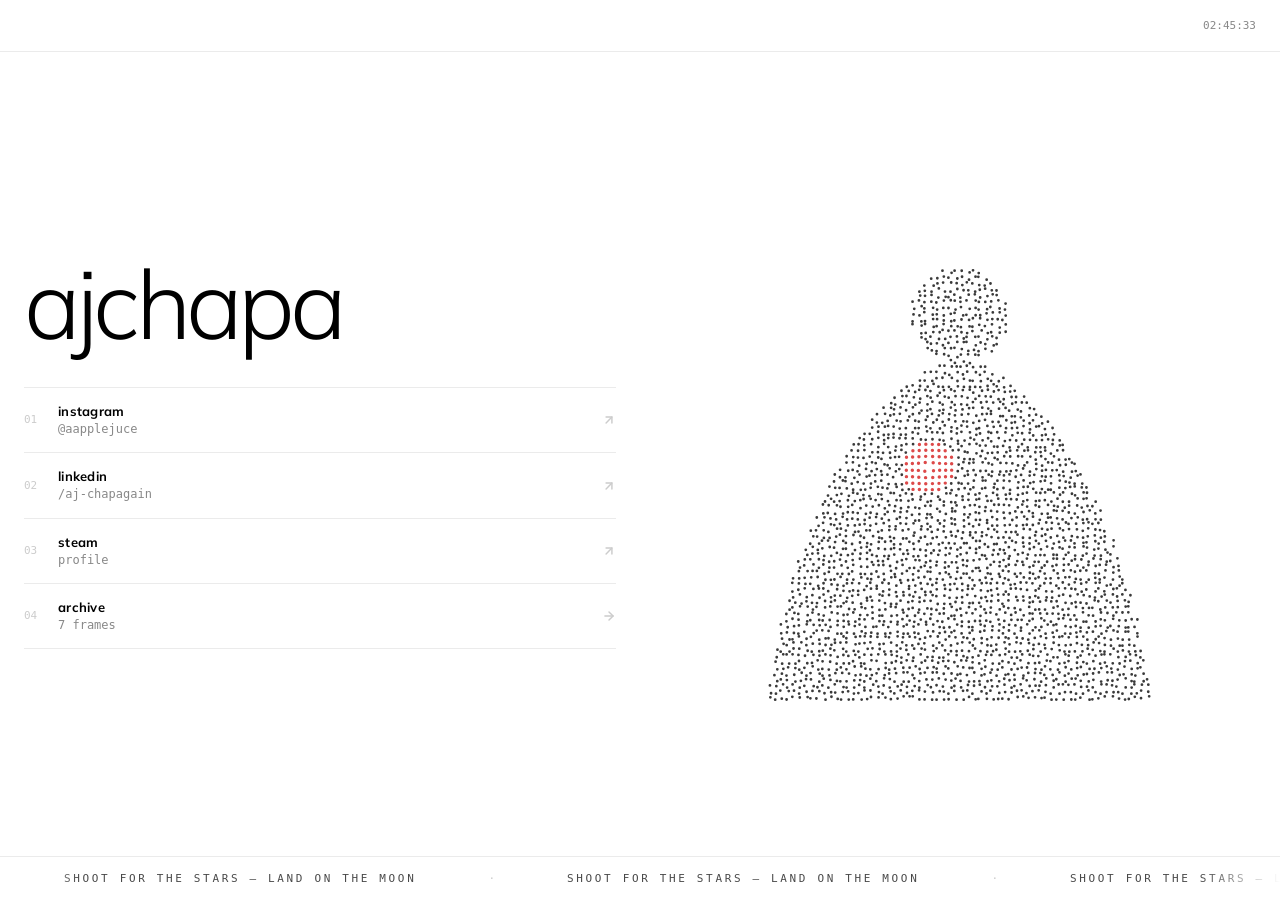
==== index.html @ 34acb84b "Update index.html" ====
<!DOCTYPE html>
<html lang="en">
<head>
  <meta charset="UTF-8" />
  <meta name="viewport" content="width=device-width, initial-scale=1.0" />
  <title>ajchapa</title>
  <link rel="icon" type="image/png" href="favicon.png">
  <link rel="preconnect" href="https://fonts.googleapis.com" />
  <link href="https://fonts.googleapis.com/css2?family=Mulish:wght@300;700;800&display=swap" rel="stylesheet" />
  <style>
    :root {
      --bg:         #ffffff;
      --border:     #ebebeb;
      --text-main:  #000000;
      --text-muted: #888888;
      --font:       'Mulish', sans-serif;
      --mono:       Menlo, Monaco, Consolas, monospace;
    }

    *, *::before, *::after { margin: 0; padding: 0; box-sizing: border-box; }

    html, body {
      height: 100%;
      background: var(--bg);
      color: var(--text-main);
      font-family: var(--font);
      font-size: 14px;
      line-height: 1.45;
      -webkit-font-smoothing: antialiased;
    }

    a { color: inherit; text-decoration: none; }

    #page {
      height: 100vh;
      height: 100dvh;
      display: flex;
      flex-direction: column;
      overflow: hidden;
    }

    #nav {
      height: 52px;
      border-bottom: 1px solid var(--border);
      display: flex;
      align-items: center;
      justify-content: flex-end;
      padding: 0 24px;
      flex-shrink: 0;
    }
    #nav-time { font-size: 11px; color: var(--text-muted); font-family: var(--mono); }

    #body {
      flex: 1;
      display: flex;
      flex-direction: column;
      padding: 48px 24px 0;
      min-height: 0;
    }

    #hero {
      flex: 1;
      display: grid;
      grid-template-columns: 1fr 1fr;
      gap: 48px;
      padding-bottom: 48px;
      align-items: center;
      min-height: 0;
    }

    #left {
      display: flex;
      flex-direction: column;
      justify-content: center;
    }

    #name {
      font-size: clamp(56px, 10vw, 96px);
      font-weight: 300;
      line-height: 0.92;
      letter-spacing: -0.05em;
      color: var(--text-main);
      margin-bottom: 40px;
    }

    #links {
      display: flex;
      flex-direction: column;
      border-top: 1px solid var(--border);
    }

    .link-row {
      display: flex;
      align-items: center;
      justify-content: space-between;
      padding: 14px 0;
      border-bottom: 1px solid var(--border);
      text-decoration: none;
      color: var(--text-main);
      transition: padding 0.3s cubic-bezier(0.16, 1, 0.3, 1), background 0.3s;
    }
    .link-row:hover {
      background: #f9f9f9;
      padding-left: 12px;
      padding-right: 12px;
      margin: 0 -12px;
    }
    .link-row:hover .link-arrow { transform: translate(3px, -3px); color: var(--text-main); }
    .link-row:last-child:hover .link-arrow { transform: translate(4px, 0px); }

    .link-left  { display: flex; align-items: center; gap: 14px; }
    .link-index { font-size: 11px; font-family: var(--mono); color: #cccccc; width: 20px; }
    .link-name  { font-size: 13px; font-weight: 700; letter-spacing: 0.02em; }
    .link-handle{ font-size: 12px; color: var(--text-muted); font-family: var(--mono); }

    .link-arrow {
      display: flex;
      align-items: center;
      justify-content: center;
      color: #cccccc;
      transition: transform 0.3s, color 0.3s;
    }

    #right {
      display: flex;
      align-items: center;
      justify-content: center;
      width: 100%;
      height: 100%;
      min-height: 0;
    }

    #particle-canvas {
      display: block;
      max-width: 100%;
      max-height: 100%;
      object-fit: contain;
    }

    /* TICKER */
    #ticker {
      height: 44px;
      border-top: 1px solid var(--border);
      overflow: hidden;
      display: flex;
      align-items: center;
      flex-shrink: 0;
      background: var(--bg);
      position: relative;
    }
    #ticker::before,
    #ticker::after {
      content: '';
      position: absolute;
      top: 0; bottom: 0;
      width: 80px;
      z-index: 2;
      pointer-events: none;
    }
    #ticker::before { left: 0; background: linear-gradient(to right, var(--bg), transparent); }
    #ticker::after  { right: 0; background: linear-gradient(to left, var(--bg), transparent); }

    #ticker-track {
      display: flex;
      white-space: nowrap;
      animation: scroll 38s linear infinite;
    }

    .tick {
      font-size: 11px;
      font-family: var(--mono);
      color: #000000;
      letter-spacing: 0.22em;
      text-transform: uppercase;
      padding: 0 64px;
      display: inline-block;
    }
    .tick-dot {
      font-size: 11px;
      font-family: var(--mono);
      color: #cccccc;
      padding: 0 8px;
      display: inline-block;
    }

    @keyframes scroll {
      0%   { transform: translateX(0); }
      100% { transform: translateX(-50%); }
    }

    /* MOBILE */
    @media (max-width: 700px) {
      #hero {
        grid-template-columns: 1fr;
        gap: 0;
        padding-bottom: 0;
        flex: none;
      }
      #body {
        padding: 10px 16px 0;
        flex: 1;
        overflow-y: auto;
        -webkit-overflow-scrolling: touch;
      }
      #right {
        order: -1;
        height: 30vh;
        min-height: 160px;
        max-height: 240px;
        display: flex;
        align-items: center;
        justify-content: center;
      }
      #left {
        justify-content: flex-start;
        padding-bottom: 12px;
      }
      #name {
        font-size: clamp(40px, 13vw, 64px);
        margin-bottom: 14px;
        text-align: center;
      }
      .link-row { padding: 11px 0; }
      #nav { padding: 0 16px; }
      #ticker::before,
      #ticker::after { width: 40px; }
    }
  </style>
</head>
<body>
<div id="page">

  <nav id="nav">
    <span id="nav-time">—</span>
  </nav>

  <div id="body">
    <div id="hero">

      <div id="left">
        <h1 id="name">ajchapa</h1>
        <div id="links">
          <a class="link-row" href="https://www.instagram.com/aapplejuce/" target="_blank" rel="noopener">
            <div class="link-left">
              <span class="link-index">01</span>
              <div>
                <div class="link-name">instagram</div>
                <div class="link-handle">@aapplejuce</div>
              </div>
            </div>
            <span class="link-arrow">
              <svg width="14" height="14" viewBox="0 0 24 24" fill="none" stroke="currentColor" stroke-width="2.5" stroke-linecap="round" stroke-linejoin="round">
                <line x1="7" y1="17" x2="17" y2="7"></line><polyline points="7 7 17 7 17 17"></polyline>
              </svg>
            </span>
          </a>
          <a class="link-row" href="https://www.linkedin.com/in/aj-chapagain/" target="_blank" rel="noopener">
            <div class="link-left">
              <span class="link-index">02</span>
              <div>
                <div class="link-name">linkedin</div>
                <div class="link-handle">/aj-chapagain</div>
              </div>
            </div>
            <span class="link-arrow">
              <svg width="14" height="14" viewBox="0 0 24 24" fill="none" stroke="currentColor" stroke-width="2.5" stroke-linecap="round" stroke-linejoin="round">
                <line x1="7" y1="17" x2="17" y2="7"></line><polyline points="7 7 17 7 17 17"></polyline>
              </svg>
            </span>
          </a>
          <a class="link-row" href="https://steamcommunity.com/profiles/76561198343184351/" target="_blank" rel="noopener">
            <div class="link-left">
              <span class="link-index">03</span>
              <div>
                <div class="link-name">steam</div>
                <div class="link-handle">profile</div>
              </div>
            </div>
            <span class="link-arrow">
              <svg width="14" height="14" viewBox="0 0 24 24" fill="none" stroke="currentColor" stroke-width="2.5" stroke-linecap="round" stroke-linejoin="round">
                <line x1="7" y1="17" x2="17" y2="7"></line><polyline points="7 7 17 7 17 17"></polyline>
              </svg>
            </span>
          </a>
          <a class="link-row" href="archive.html">
            <div class="link-left">
              <span class="link-index">04</span>
              <div>
                <div class="link-name">archive</div>
                <div class="link-handle">7 frames</div>
              </div>
            </div>
            <span class="link-arrow">
              <svg width="14" height="14" viewBox="0 0 24 24" fill="none" stroke="currentColor" stroke-width="2.5" stroke-linecap="round" stroke-linejoin="round">
                <line x1="5" y1="12" x2="19" y2="12"></line><polyline points="12 5 19 12 12 19"></polyline>
              </svg>
            </span>
          </a>
        </div>
      </div>

      <div id="right">
        <canvas id="particle-canvas"></canvas>
      </div>

    </div>
  </div>

  <div id="ticker">
    <div id="ticker-track"></div>
  </div>

</div>

<script>
  /* CLOCK */
  function tick() {
    document.getElementById('nav-time').textContent =
      new Date().toLocaleTimeString('en-US', { hour: '2-digit', minute: '2-digit', second: '2-digit', hour12: false });
  }
  tick();
  setInterval(tick, 1000);

  /* TICKER */
  (function () {
    const phrase = "Shoot for the stars — land on the moon";
    const track = document.getElementById('ticker-track');
    let html = '';
    for (let i = 0; i < 2; i++) {
      for (let j = 0; j < 4; j++) {
        html += `<span class="tick">${phrase}</span><span class="tick-dot">·</span>`;
      }
    }
    track.innerHTML = html;

    const BEAT = 1.2;
    let lastTs = null, t = 0;

    function heartbeat(t) {
      const p = t % BEAT;
      if (p < 0.12) return Math.sin((p / 0.12) * Math.PI);
      if (p > 0.22 && p < 0.34) return Math.sin(((p - 0.22) / 0.12) * Math.PI) * 0.5;
      return 0;
    }

    const ticks = document.querySelectorAll('.tick');

    function pulseTicker(ts) {
      requestAnimationFrame(pulseTicker);
      if (!lastTs) lastTs = ts;
      const dt = Math.min((ts - lastTs) / 1000, 0.05);
      lastTs = ts;
      t += dt;
      const beat = heartbeat(t);
      const opacity = 0.55 + beat * 0.45;
      const scale = 1 + beat * 0.018;
      const spacing = 0.22 + beat * 0.06;
      ticks.forEach(el => {
        el.style.opacity = opacity;
        el.style.transform = `scaleY(${scale})`;
        el.style.letterSpacing = spacing + 'em';
      });
    }
    requestAnimationFrame(pulseTicker);
  })();

  /* PARTICLE ENGINE */
  (function () {
    const canvas = document.getElementById('particle-canvas');
    const ctx    = canvas.getContext('2d');

    const isMobile = window.innerWidth <= 700;

    // Bigger figure on desktop, well-proportioned on mobile
    const SCALE   = isMobile ? 1.0 : 1.38;
    const W       = isMobile ? 320 : 500;
    const H       = isMobile ? 400 : 640;
    canvas.width  = W;
    canvas.height = H;

    const SPACING       = isMobile ? 5 : 6;
    const RADIUS        = isMobile ? 1.1 : 1.4;
    const BEAT_INTERVAL = 1.2;

    let particles = [];
    let time      = 0;
    let lastTs    = null;

    const heartCX = W / 2 - (isMobile ? 22 : 32);
    const heartCY = H / 2 + (isMobile ? 10 : 14);

    function createProceduralHuman() {
      const off  = document.createElement('canvas');
      off.width  = W;
      off.height = H;
      const octx = off.getContext('2d');
      octx.fillStyle = '#000000';

      octx.translate(W / 2, H / 2);
      octx.scale(SCALE, SCALE);
      octx.translate(-W / 2, -H / 2);

      // Head
      octx.beginPath();
      octx.arc(W / 2, H / 2 - 100, 35, 0, Math.PI * 2);
      octx.fill();

      // Body
      octx.beginPath();
      octx.moveTo(W / 2 - 15, H / 2 - 65);
      octx.quadraticCurveTo(W / 2 - 110, H / 2 - 10, W / 2 - 140, H / 2 + 180);
      octx.lineTo(W / 2 + 140, H / 2 + 180);
      octx.quadraticCurveTo(W / 2 + 110, H / 2 - 10, W / 2 + 15, H / 2 - 65);
      octx.fill();

      return off;
    }

    function initParticles() {
      const offCanvas = createProceduralHuman();
      const octx = offCanvas.getContext('2d');
      const { data } = octx.getImageData(0, 0, W, H);
      particles = [];

      for (let y = 0; y < H; y += SPACING) {
        for (let x = 0; x < W; x += SPACING) {
          const i = (y * W + x) * 4;
          if (data[i + 3] > 128) {
            const dx = x - heartCX;
            const dy = y - heartCY;
            const dist = Math.sqrt(dx * dx + dy * dy);
            particles.push({
              ox: x, oy: y, x, y,
              isHeart: dist < 25,
              distToHeart: dist || 0.01,
              phaseX: Math.random() * Math.PI * 2,
              phaseY: Math.random() * Math.PI * 2,
              driftSpeed: 0.5 + Math.random() * 0.5,
            });
          }
        }
      }
    }

    function getHeartbeat(t) {
      const p = t % BEAT_INTERVAL;
      if (p < 0.12) return Math.sin((p / 0.12) * Math.PI);
      if (p > 0.22 && p < 0.34) return Math.sin(((p - 0.22) / 0.12) * Math.PI) * 0.5;
      return 0;
    }

    function animate(ts) {
      requestAnimationFrame(animate);
      if (!lastTs) lastTs = ts || 0;
      const dt = Math.min(((ts || 0) - lastTs) / 1000, 0.05);
      lastTs = ts || 0;
      time += dt;

      ctx.clearRect(0, 0, W, H);
      if (!particles.length) return;

      const beat = getHeartbeat(time);

      // Body
      ctx.beginPath();
      ctx.fillStyle = 'rgba(15, 15, 15, 0.82)';
      particles.forEach(p => {
        if (p.isHeart) return;
        const driftX = Math.sin(time * p.driftSpeed + p.phaseX) * 1.7;
        const driftY = Math.cos(time * p.driftSpeed + p.phaseY) * 1.7;
        let pushX = 0, pushY = 0;
        if (beat > 0) {
          const force = Math.max(0, 1 - (p.distToHeart / 175));
          const dx = p.ox - heartCX;
          const dy = p.oy - heartCY;
          const pushAmt = beat * force * 4.5;
          pushX = (dx / p.distToHeart) * pushAmt;
          pushY = (dy / p.distToHeart) * pushAmt;
        }
        p.x = p.ox + driftX + pushX;
        p.y = p.oy + driftY + pushY;
        ctx.moveTo(p.x + RADIUS, p.y);
        ctx.arc(p.x, p.y, RADIUS, 0, Math.PI * 2);
      });
      ctx.fill();

      // Heart
      ctx.beginPath();
      ctx.fillStyle = `rgba(210, 10, 10, ${0.6 + beat * 0.4})`;
      particles.forEach(p => {
        if (!p.isHeart) return;
        const dx = p.ox - heartCX;
        const dy = p.oy - heartCY;
        const expand = beat * 4.8;
        p.x = p.ox + (dx / p.distToHeart) * expand;
        p.y = p.oy + (dy / p.distToHeart) * expand;
        const r = RADIUS + beat * 0.9;
        ctx.moveTo(p.x + r, p.y);
        ctx.arc(p.x, p.y, r, 0, Math.PI * 2);
      });
      ctx.fill();
    }

    initParticles();
    requestAnimationFrame(animate);
  })();
</script>
</body>
</html>
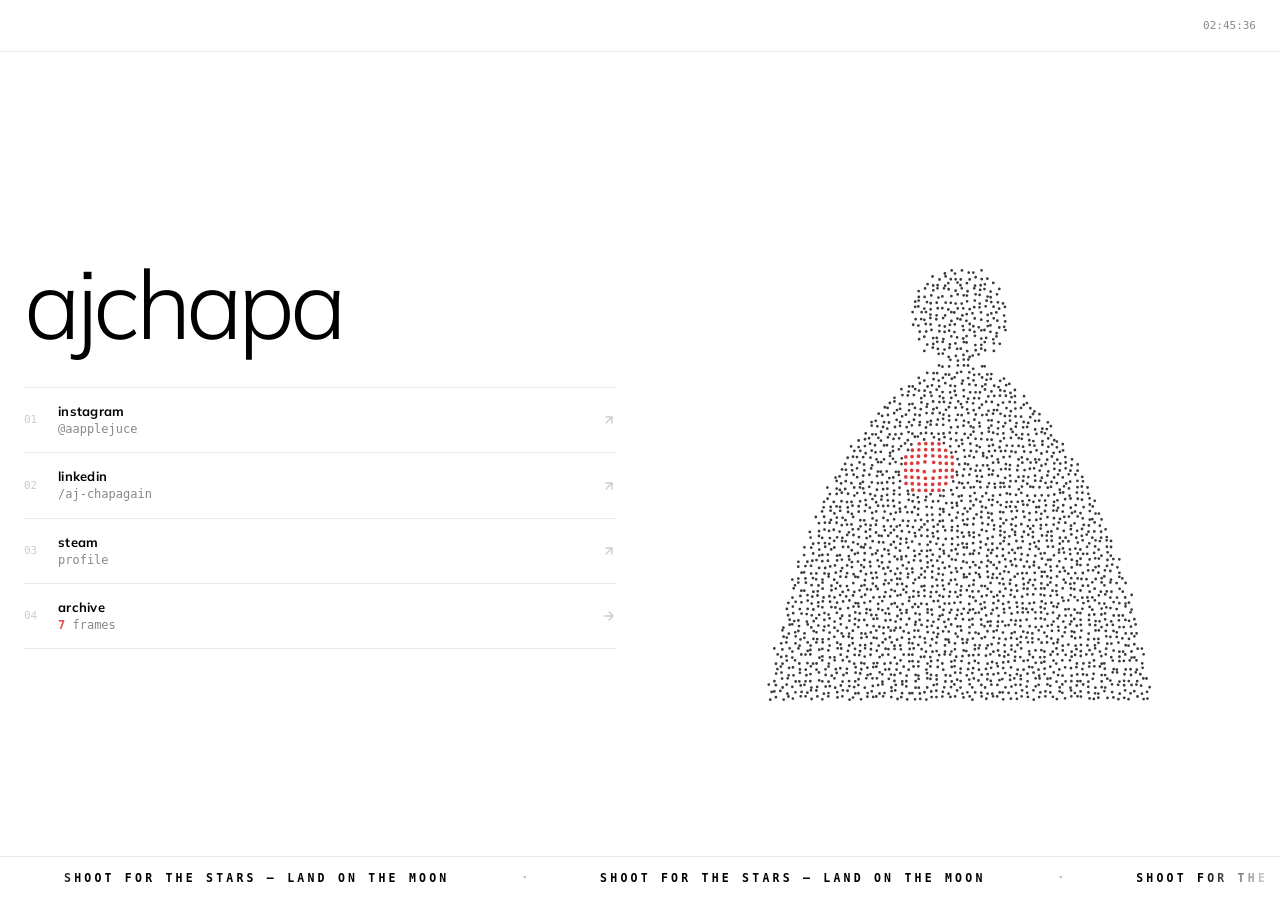
==== commit db4f62b1: "Update index.html" ====
--- a/index.html
+++ b/index.html
@@ -167,10 +167,11 @@
     }
 
     .tick {
-      font-size: 11px;
+      font-size: 11.5px;
       font-family: var(--mono);
+      font-weight: 800;
       color: #000000;
-      letter-spacing: 0.22em;
+      letter-spacing: 0.28em;
       text-transform: uppercase;
       padding: 0 64px;
       display: inline-block;
@@ -178,11 +179,17 @@
     .tick-dot {
       font-size: 11px;
       font-family: var(--mono);
-      color: #cccccc;
+      font-weight: 800;
+      color: #aaaaaa;
       padding: 0 8px;
       display: inline-block;
     }
 
+    #archive-num {
+      color: rgba(210, 10, 10, 0.45);
+      font-weight: 700;
+      transition: none;
+    }
     @keyframes scroll {
       0%   { transform: translateX(0); }
       100% { transform: translateX(-50%); }
@@ -287,7 +294,7 @@
               <span class="link-index">04</span>
               <div>
                 <div class="link-name">archive</div>
-                <div class="link-handle">7 frames</div>
+                <div class="link-handle"><span id="archive-num">7</span> frames</div>
               </div>
             </div>
             <span class="link-arrow">
@@ -332,7 +339,12 @@
       }
     }
     track.innerHTML = html;
-
+  })();
+
+  /* ARCHIVE 7 PULSE */
+  (function () {
+    const el = document.getElementById('archive-num');
+    if (!el) return;
     const BEAT = 1.2;
     let lastTs = null, t = 0;
 
@@ -343,25 +355,19 @@
       return 0;
     }
 
-    const ticks = document.querySelectorAll('.tick');
-
-    function pulseTicker(ts) {
-      requestAnimationFrame(pulseTicker);
+    function pulse(ts) {
+      requestAnimationFrame(pulse);
       if (!lastTs) lastTs = ts;
       const dt = Math.min((ts - lastTs) / 1000, 0.05);
       lastTs = ts;
       t += dt;
       const beat = heartbeat(t);
-      const opacity = 0.55 + beat * 0.45;
-      const scale = 1 + beat * 0.018;
-      const spacing = 0.22 + beat * 0.06;
-      ticks.forEach(el => {
-        el.style.opacity = opacity;
-        el.style.transform = `scaleY(${scale})`;
-        el.style.letterSpacing = spacing + 'em';
-      });
-    }
-    requestAnimationFrame(pulseTicker);
+      const r = Math.round(210 + beat * 30);
+      const opacity = 0.45 + beat * 0.55;
+      el.style.color = `rgba(${r}, 10, 10, ${opacity})`;
+      el.style.fontWeight = beat > 0.05 ? '800' : '700';
+    }
+    requestAnimationFrame(pulse);
   })();
 
   /* PARTICLE ENGINE */
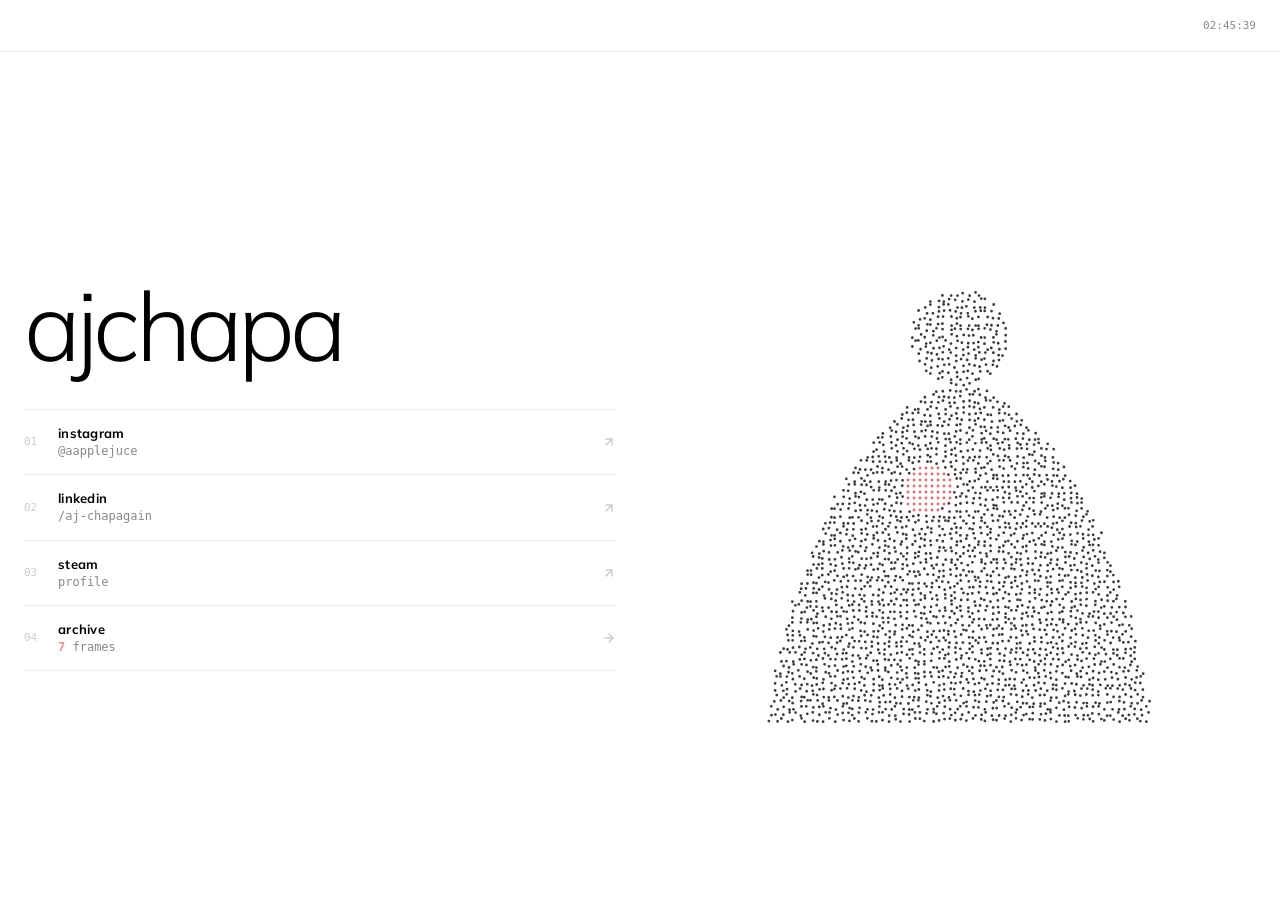
==== commit 200c492a: "Update index.html" ====
--- a/index.html
+++ b/index.html
@@ -137,64 +137,6 @@
       object-fit: contain;
     }
 
-    /* TICKER */
-    #ticker {
-      height: 44px;
-      border-top: 1px solid var(--border);
-      overflow: hidden;
-      display: flex;
-      align-items: center;
-      flex-shrink: 0;
-      background: var(--bg);
-      position: relative;
-    }
-    #ticker::before,
-    #ticker::after {
-      content: '';
-      position: absolute;
-      top: 0; bottom: 0;
-      width: 80px;
-      z-index: 2;
-      pointer-events: none;
-    }
-    #ticker::before { left: 0; background: linear-gradient(to right, var(--bg), transparent); }
-    #ticker::after  { right: 0; background: linear-gradient(to left, var(--bg), transparent); }
-
-    #ticker-track {
-      display: flex;
-      white-space: nowrap;
-      animation: scroll 38s linear infinite;
-    }
-
-    .tick {
-      font-size: 11.5px;
-      font-family: var(--mono);
-      font-weight: 800;
-      color: #000000;
-      letter-spacing: 0.28em;
-      text-transform: uppercase;
-      padding: 0 64px;
-      display: inline-block;
-    }
-    .tick-dot {
-      font-size: 11px;
-      font-family: var(--mono);
-      font-weight: 800;
-      color: #aaaaaa;
-      padding: 0 8px;
-      display: inline-block;
-    }
-
-    #archive-num {
-      color: rgba(210, 10, 10, 0.45);
-      font-weight: 700;
-      transition: none;
-    }
-    @keyframes scroll {
-      0%   { transform: translateX(0); }
-      100% { transform: translateX(-50%); }
-    }
-
     /* MOBILE */
     @media (max-width: 700px) {
       #hero {
@@ -229,8 +171,6 @@
       }
       .link-row { padding: 11px 0; }
       #nav { padding: 0 16px; }
-      #ticker::before,
-      #ticker::after { width: 40px; }
     }
   </style>
 </head>
@@ -313,10 +253,6 @@
     </div>
   </div>
 
-  <div id="ticker">
-    <div id="ticker-track"></div>
-  </div>
-
 </div>
 
 <script>
@@ -327,19 +263,6 @@
   }
   tick();
   setInterval(tick, 1000);
-
-  /* TICKER */
-  (function () {
-    const phrase = "Shoot for the stars — land on the moon";
-    const track = document.getElementById('ticker-track');
-    let html = '';
-    for (let i = 0; i < 2; i++) {
-      for (let j = 0; j < 4; j++) {
-        html += `<span class="tick">${phrase}</span><span class="tick-dot">·</span>`;
-      }
-    }
-    track.innerHTML = html;
-  })();
 
   /* ARCHIVE 7 PULSE */
   (function () {
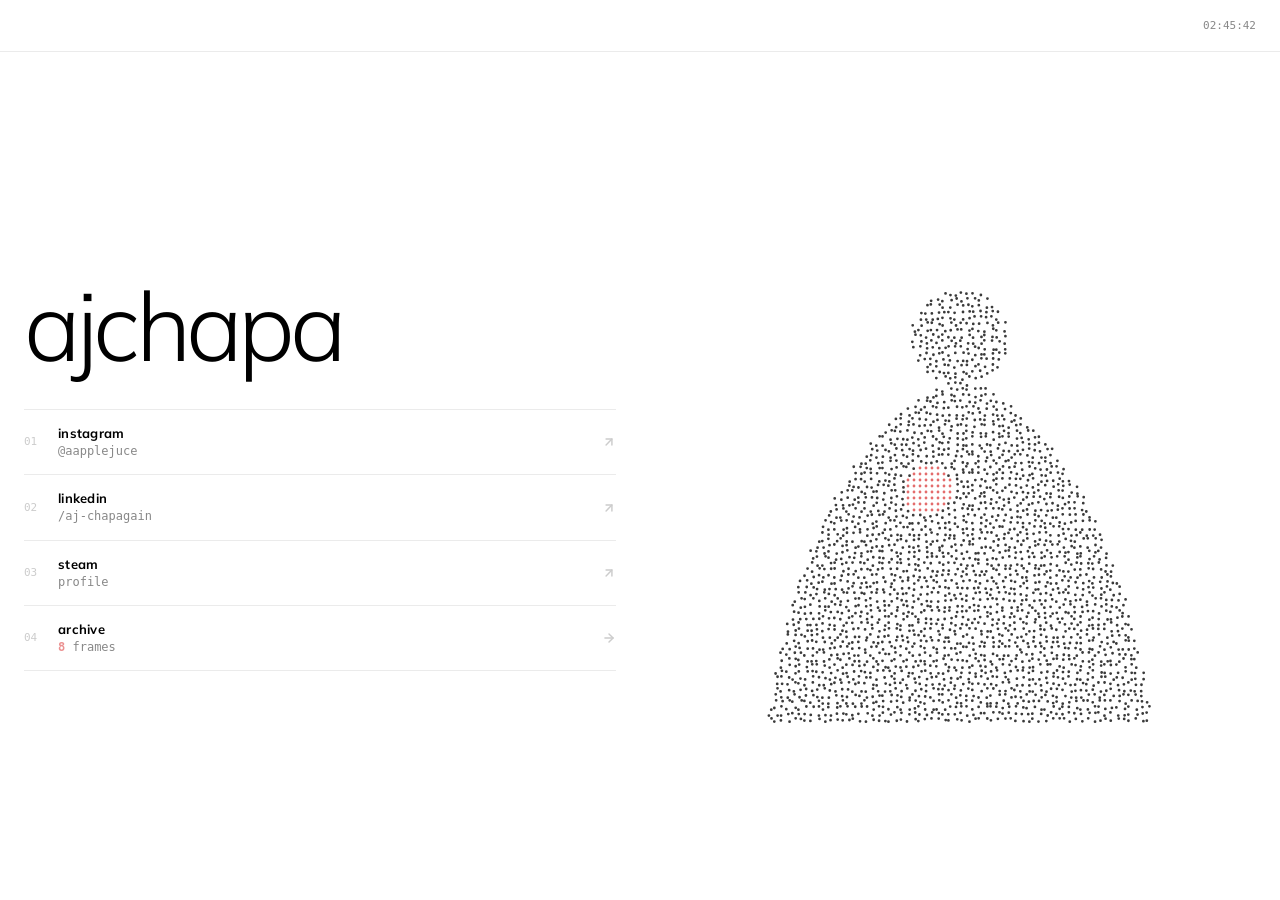
==== commit df4e5a8a: "Update index.html" ====
--- a/index.html
+++ b/index.html
@@ -234,7 +234,7 @@
               <span class="link-index">04</span>
               <div>
                 <div class="link-name">archive</div>
-                <div class="link-handle"><span id="archive-num">7</span> frames</div>
+                <div class="link-handle"><span id="archive-num">8</span> frames</div>
               </div>
             </div>
             <span class="link-arrow">
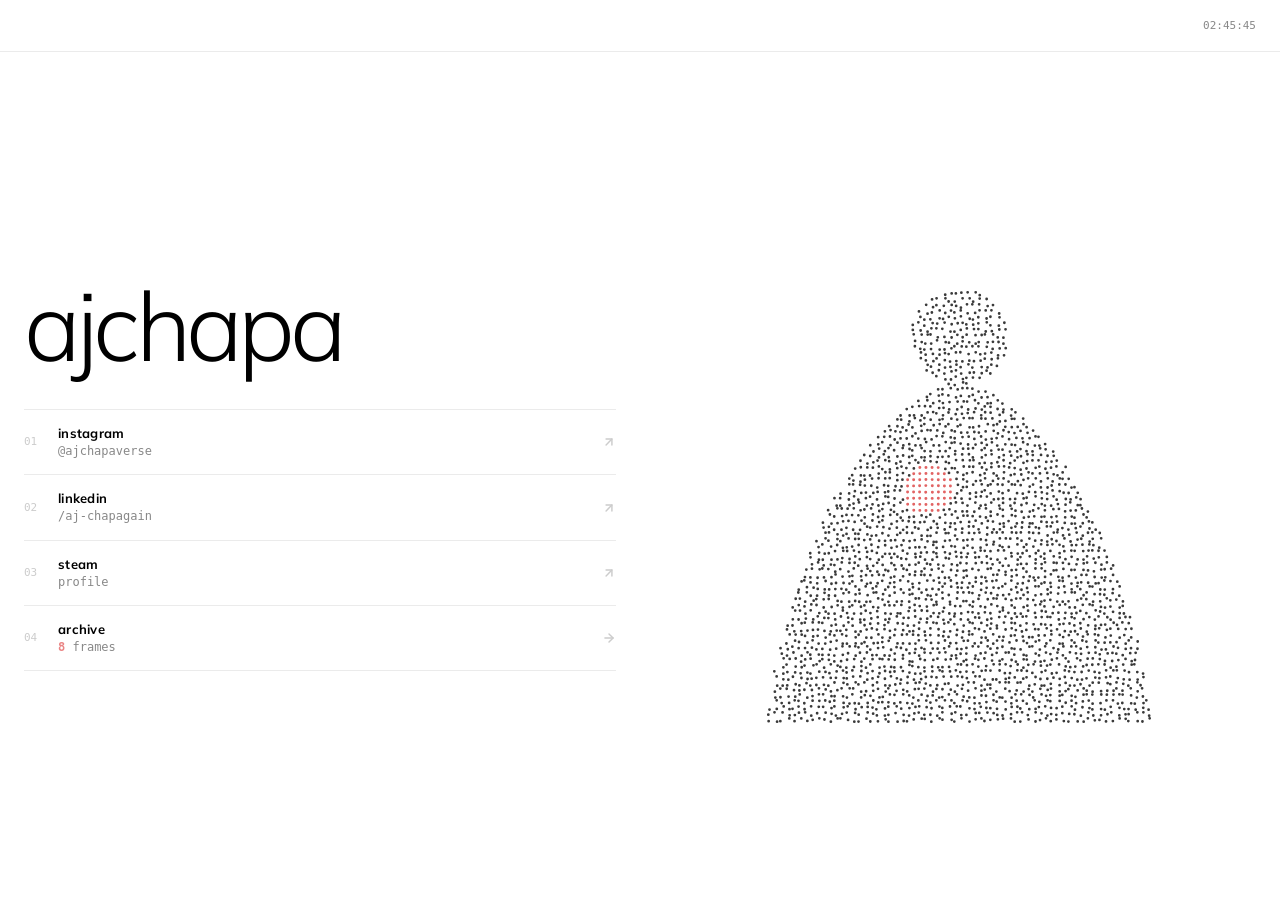
==== commit 0fe8aa71: "Update index.html" ====
--- a/index.html
+++ b/index.html
@@ -187,12 +187,12 @@
       <div id="left">
         <h1 id="name">ajchapa</h1>
         <div id="links">
-          <a class="link-row" href="https://www.instagram.com/aapplejuce/" target="_blank" rel="noopener">
+          <a class="link-row" href="https://www.instagram.com/ajchapaverse/" target="_blank" rel="noopener">
             <div class="link-left">
               <span class="link-index">01</span>
               <div>
                 <div class="link-name">instagram</div>
-                <div class="link-handle">@aapplejuce</div>
+                <div class="link-handle">@ajchapaverse</div>
               </div>
             </div>
             <span class="link-arrow">
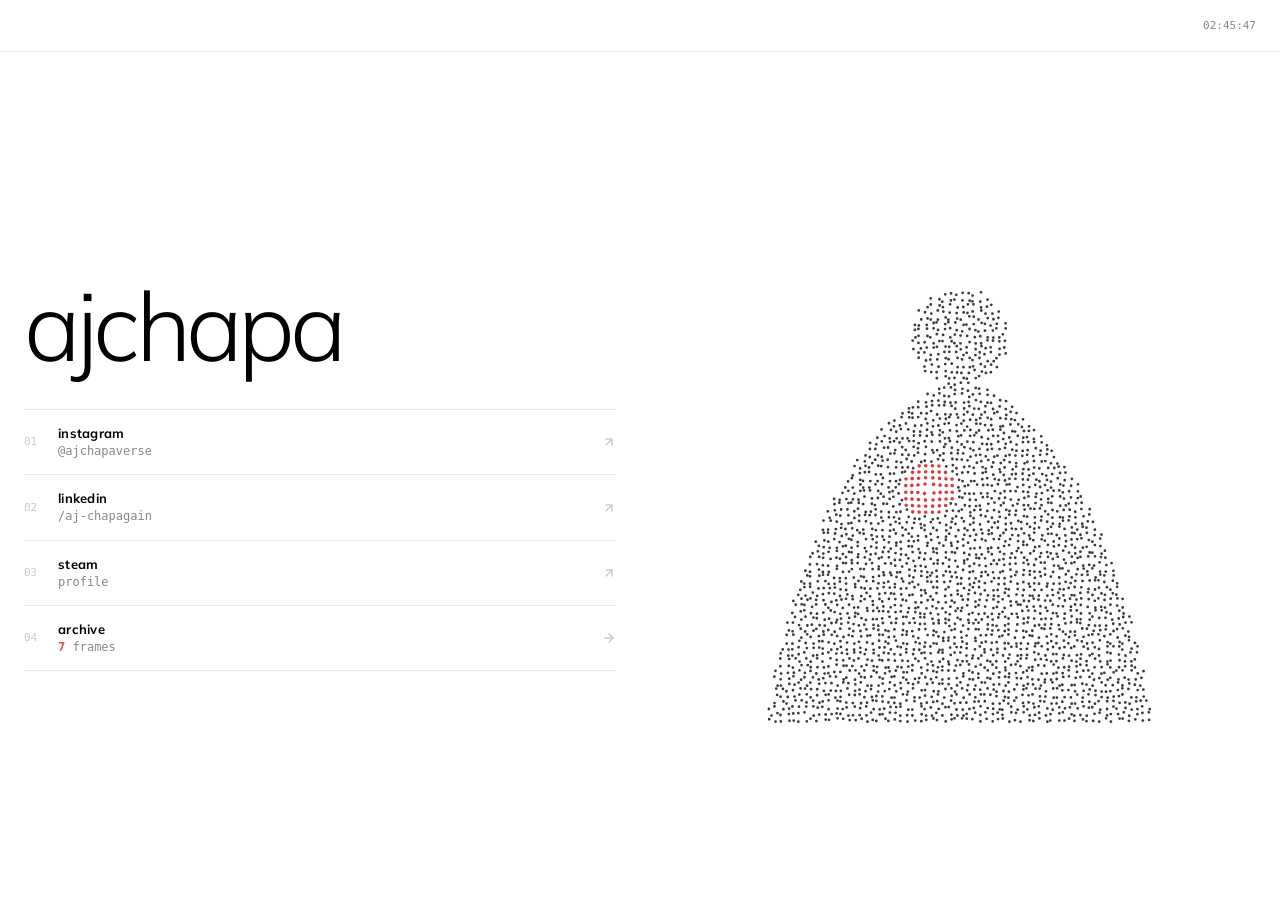
==== commit 058efb5c: "Update index.html" ====
--- a/index.html
+++ b/index.html
@@ -234,7 +234,7 @@
               <span class="link-index">04</span>
               <div>
                 <div class="link-name">archive</div>
-                <div class="link-handle"><span id="archive-num">8</span> frames</div>
+                <div class="link-handle"><span id="archive-num">7</span> frames</div>
               </div>
             </div>
             <span class="link-arrow">
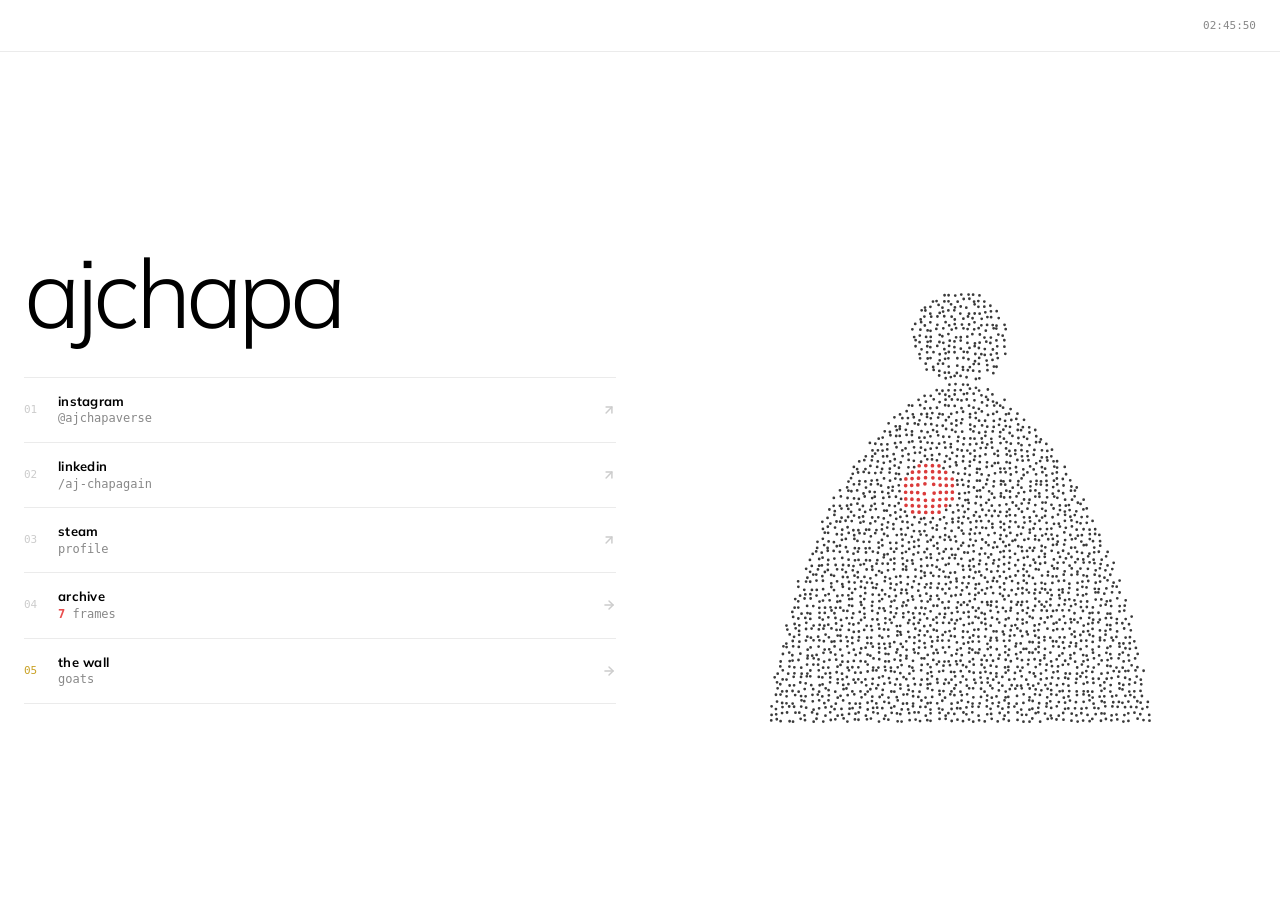
==== commit ed77b03b: "index: add the wall link row with gold foil sweep" ====
--- a/index.html
+++ b/index.html
@@ -119,6 +119,30 @@
       justify-content: center;
       color: #cccccc;
       transition: transform 0.3s, color 0.3s;
+    }
+
+    /* the wall row: same row + gold foil sweep */
+    .wall-row { position: relative; overflow: hidden; }
+    .wall-row .link-left, .wall-row .link-arrow { position: relative; z-index: 1; }
+    .wall-row .foil {
+      position: absolute;
+      top: -10%; bottom: -10%;
+      width: 34%; left: -60%;
+      pointer-events: none;
+      z-index: 0;
+      background: linear-gradient(100deg, transparent, rgba(240,205,100,.45), rgba(255,236,170,.6), rgba(240,205,100,.45), transparent);
+      transform: skewX(-14deg);
+      animation: wall-foil 5s ease-in-out infinite;
+    }
+    .wall-row:hover .foil { animation-duration: 2.4s; }
+    @keyframes wall-foil {
+      0% { left: -60%; }
+      40%, 100% { left: 130%; }
+    }
+    .wall-row .link-index { color: #c9a227; }
+    .wall-row:hover .link-arrow { color: #a8842f; }
+    @media (prefers-reduced-motion: reduce) {
+      .wall-row .foil { animation: none; display: none; }
     }
 
     #right {
@@ -243,6 +267,21 @@
               </svg>
             </span>
           </a>
+          <a class="link-row wall-row" href="goats.html">
+            <span class="foil" aria-hidden="true"></span>
+            <div class="link-left">
+              <span class="link-index">05</span>
+              <div>
+                <div class="link-name">the wall</div>
+                <div class="link-handle">goats</div>
+              </div>
+            </div>
+            <span class="link-arrow">
+              <svg width="14" height="14" viewBox="0 0 24 24" fill="none" stroke="currentColor" stroke-width="2.5" stroke-linecap="round" stroke-linejoin="round">
+                <line x1="5" y1="12" x2="19" y2="12"></line><polyline points="12 5 19 12 12 19"></polyline>
+              </svg>
+            </span>
+          </a>
         </div>
       </div>
 
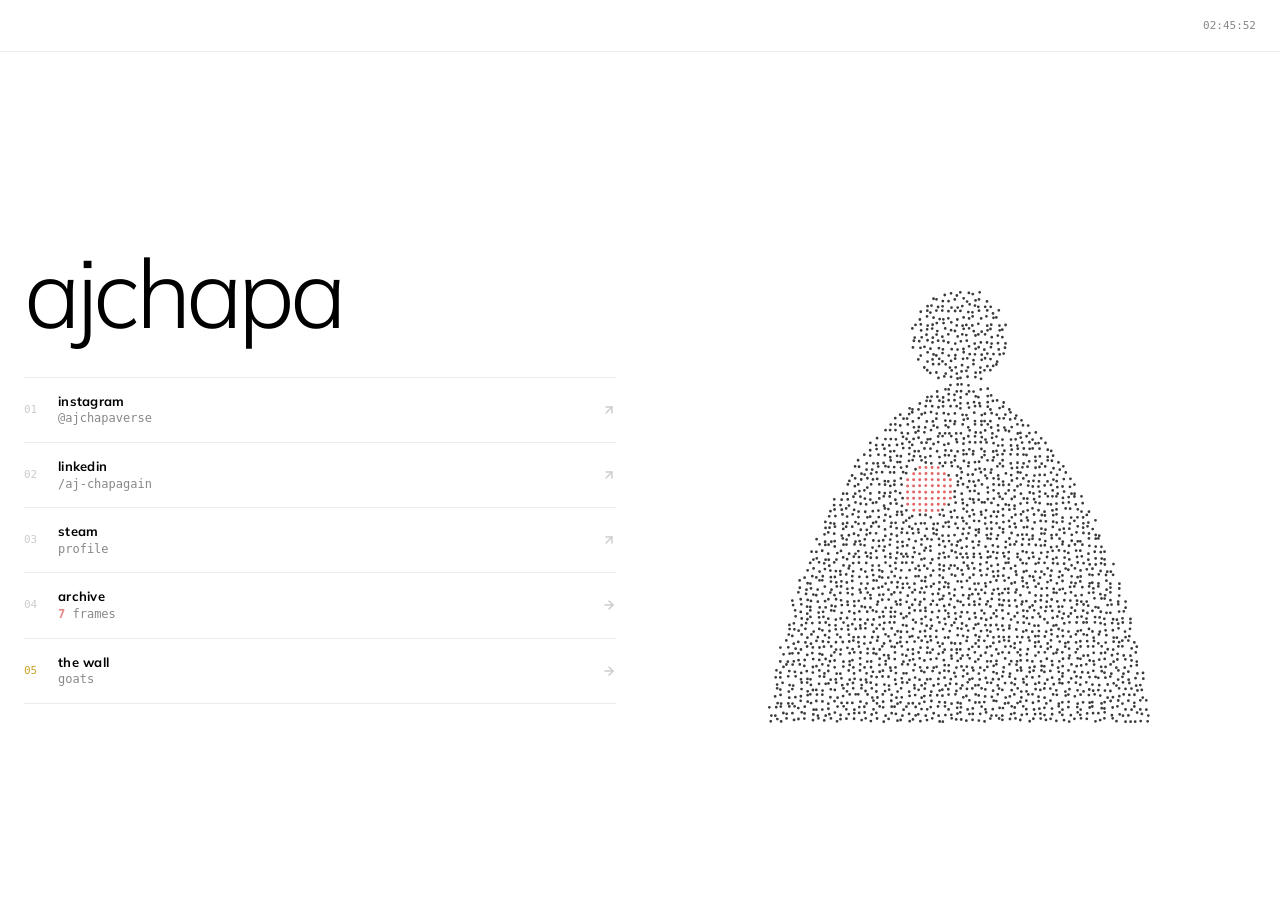
==== commit d8ab290f: "clean urls: /archive and /thewall" ====
--- a/index.html
+++ b/index.html
@@ -253,7 +253,7 @@
               </svg>
             </span>
           </a>
-          <a class="link-row" href="archive.html">
+          <a class="link-row" href="archive">
             <div class="link-left">
               <span class="link-index">04</span>
               <div>
@@ -267,7 +267,7 @@
               </svg>
             </span>
           </a>
-          <a class="link-row wall-row" href="goats.html">
+          <a class="link-row wall-row" href="thewall">
             <span class="foil" aria-hidden="true"></span>
             <div class="link-left">
               <span class="link-index">05</span>
